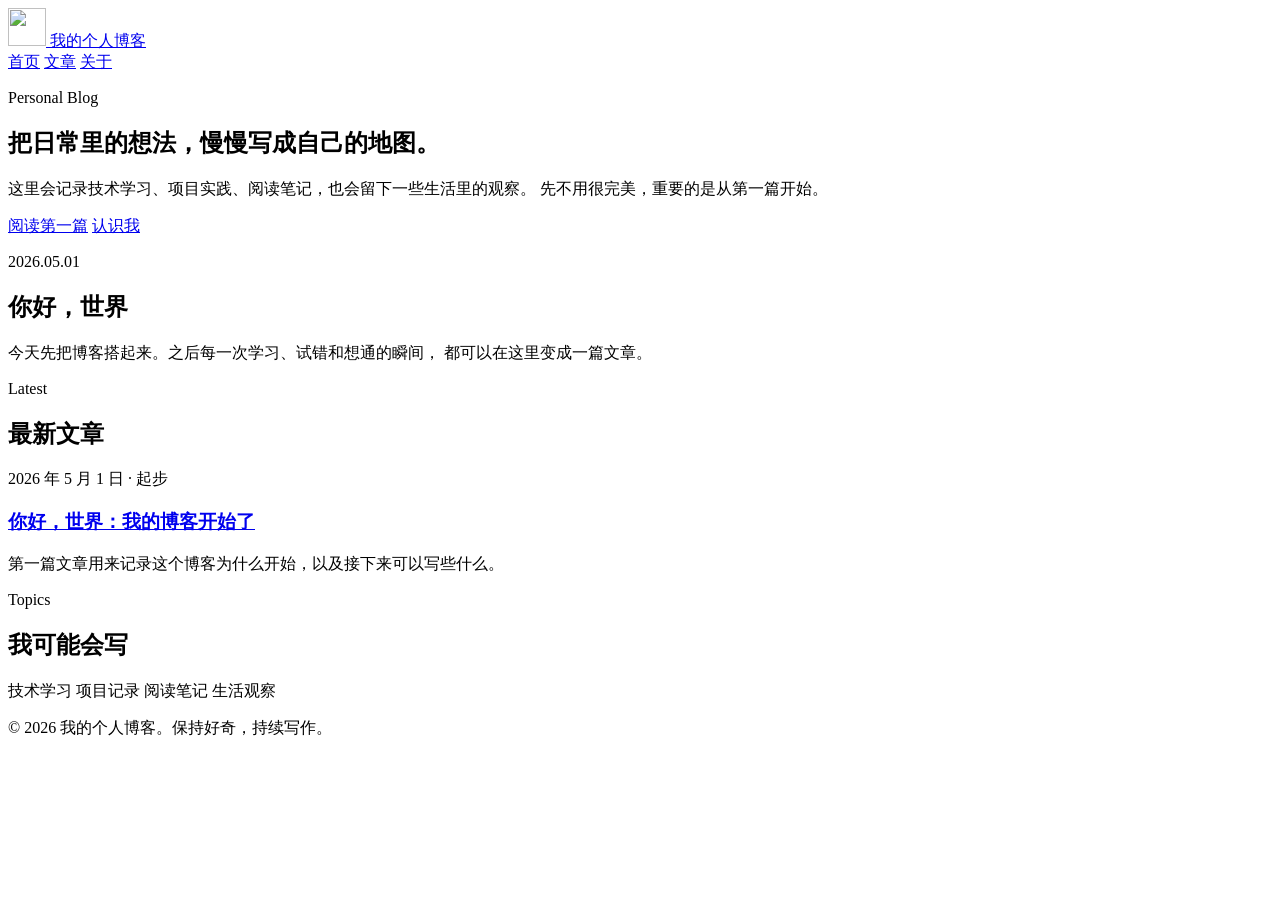
==== index.html @ b26f2bf4 "Add index.html" ====
<!doctype html>
<html lang="zh-CN">
  <head>
    <meta charset="utf-8" />
    <meta name="viewport" content="width=device-width, initial-scale=1" />
    <meta
      name="description"
      content="一个刚刚开始的个人博客，记录技术、生活和正在形成的想法。"
    />
    <title>我的个人博客</title>
    <link rel="stylesheet" href="styles.css" />
  </head>
  <body>
    <header class="site-header">
      <a class="brand" href="index.html" aria-label="回到首页">
        <img src="assets/blog-mark.svg" alt="" width="38" height="38" />
        <span>我的个人博客</span>
      </a>
      <nav class="site-nav" aria-label="主导航">
        <a aria-current="page" href="index.html">首页</a>
        <a href="posts/index.html">文章</a>
        <a href="about.html">关于</a>
      </nav>
    </header>

    <main>
      <section class="hero">
        <div class="hero-copy">
          <p class="eyebrow">Personal Blog</p>
          <h1>把日常里的想法，慢慢写成自己的地图。</h1>
          <p>
            这里会记录技术学习、项目实践、阅读笔记，也会留下一些生活里的观察。
            先不用很完美，重要的是从第一篇开始。
          </p>
          <div class="hero-actions" aria-label="快捷入口">
            <a class="button primary" href="posts/hello-world.html">阅读第一篇</a>
            <a class="button secondary" href="about.html">认识我</a>
          </div>
        </div>
        <div class="hero-panel" aria-label="博客主题预览">
          <div class="panel-window">
            <span></span>
            <span></span>
            <span></span>
          </div>
          <p class="panel-date">2026.05.01</p>
          <h2>你好，世界</h2>
          <p>
            今天先把博客搭起来。之后每一次学习、试错和想通的瞬间，
            都可以在这里变成一篇文章。
          </p>
        </div>
      </section>

      <section class="section">
        <div class="section-heading">
          <p class="eyebrow">Latest</p>
          <h2>最新文章</h2>
        </div>
        <article class="post-card">
          <p class="post-meta">2026 年 5 月 1 日 · 起步</p>
          <h3><a href="posts/hello-world.html">你好，世界：我的博客开始了</a></h3>
          <p>
            第一篇文章用来记录这个博客为什么开始，以及接下来可以写些什么。
          </p>
        </article>
      </section>

      <section class="section two-column">
        <div>
          <p class="eyebrow">Topics</p>
          <h2>我可能会写</h2>
        </div>
        <div class="topic-list" aria-label="博客主题">
          <span>技术学习</span>
          <span>项目记录</span>
          <span>阅读笔记</span>
          <span>生活观察</span>
        </div>
      </section>
    </main>

    <footer class="site-footer">
      <p>© 2026 我的个人博客。保持好奇，持续写作。</p>
    </footer>
  </body>
</html>
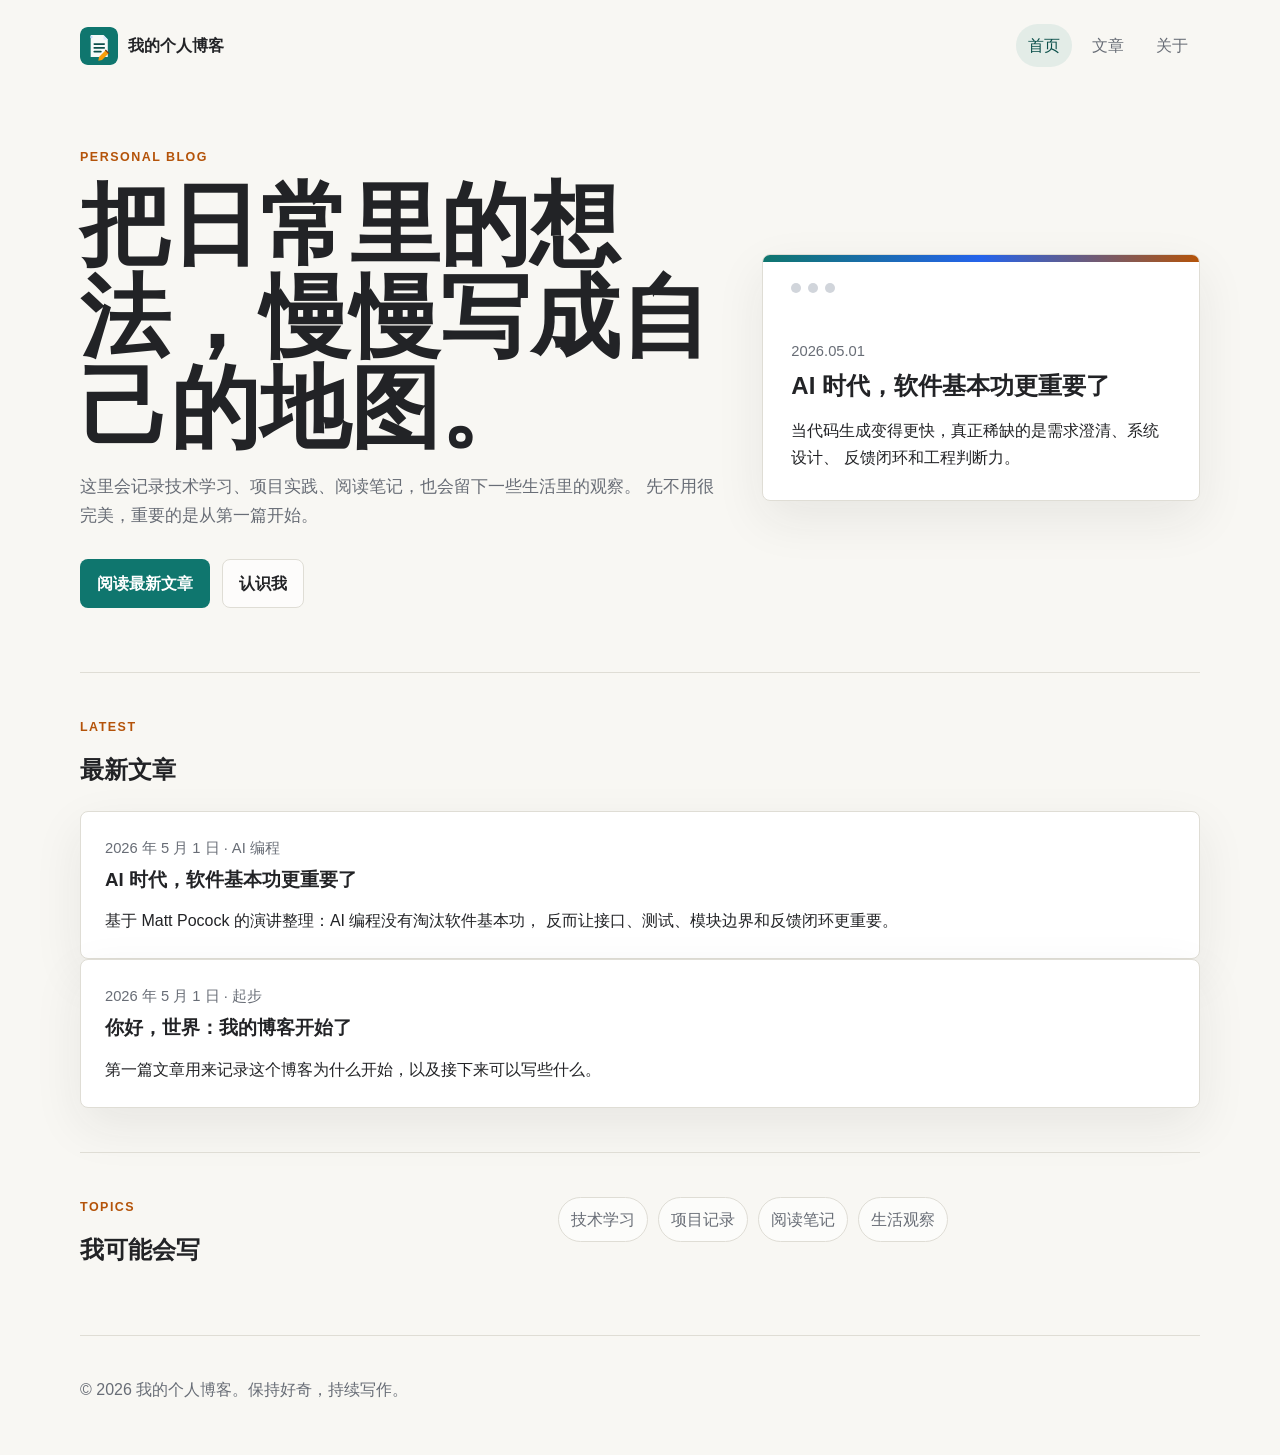
==== commit ab9b82fd: "Update index.html" ====
--- a/index.html
+++ b/index.html
@@ -33,7 +33,9 @@
             先不用很完美，重要的是从第一篇开始。
           </p>
           <div class="hero-actions" aria-label="快捷入口">
-            <a class="button primary" href="posts/hello-world.html">阅读第一篇</a>
+            <a class="button primary" href="posts/software-fundamentals-ai-era.html"
+              >阅读最新文章</a
+            >
             <a class="button secondary" href="about.html">认识我</a>
           </div>
         </div>
@@ -44,10 +46,10 @@
             <span></span>
           </div>
           <p class="panel-date">2026.05.01</p>
-          <h2>你好，世界</h2>
+          <h2>AI 时代，软件基本功更重要了</h2>
           <p>
-            今天先把博客搭起来。之后每一次学习、试错和想通的瞬间，
-            都可以在这里变成一篇文章。
+            当代码生成变得更快，真正稀缺的是需求澄清、系统设计、
+            反馈闭环和工程判断力。
           </p>
         </div>
       </section>
@@ -57,6 +59,18 @@
           <p class="eyebrow">Latest</p>
           <h2>最新文章</h2>
         </div>
+        <article class="post-card">
+          <p class="post-meta">2026 年 5 月 1 日 · AI 编程</p>
+          <h3>
+            <a href="posts/software-fundamentals-ai-era.html"
+              >AI 时代，软件基本功更重要了</a
+            >
+          </h3>
+          <p>
+            基于 Matt Pocock 的演讲整理：AI 编程没有淘汰软件基本功，
+            反而让接口、测试、模块边界和反馈闭环更重要。
+          </p>
+        </article>
         <article class="post-card">
           <p class="post-meta">2026 年 5 月 1 日 · 起步</p>
           <h3><a href="posts/hello-world.html">你好，世界：我的博客开始了</a></h3>
--- a/styles.css
+++ b/styles.css
@@ -0,0 +1,349 @@
+:root {
+  color-scheme: light;
+  --bg: #f8f7f3;
+  --surface: #ffffff;
+  --text: #222326;
+  --muted: #686d76;
+  --line: #dfddd5;
+  --accent: #0f766e;
+  --accent-dark: #0b4f4a;
+  --warm: #b45309;
+  --shadow: 0 18px 50px rgba(35, 36, 42, 0.08);
+  --radius: 8px;
+}
+
+* {
+  box-sizing: border-box;
+}
+
+body {
+  margin: 0;
+  background: var(--bg);
+  color: var(--text);
+  font-family:
+    -apple-system, BlinkMacSystemFont, "Segoe UI", "PingFang SC",
+    "Hiragino Sans GB", "Microsoft YaHei", sans-serif;
+  line-height: 1.7;
+}
+
+a {
+  color: inherit;
+  text-decoration-color: rgba(15, 118, 110, 0.35);
+  text-underline-offset: 0.18em;
+}
+
+a:hover {
+  color: var(--accent-dark);
+  text-decoration-color: currentColor;
+}
+
+.site-header {
+  display: flex;
+  align-items: center;
+  justify-content: space-between;
+  gap: 24px;
+  width: min(1120px, calc(100% - 40px));
+  margin: 0 auto;
+  padding: 24px 0;
+}
+
+.brand {
+  display: inline-flex;
+  align-items: center;
+  gap: 10px;
+  font-weight: 750;
+  text-decoration: none;
+}
+
+.brand img {
+  flex: 0 0 auto;
+  border-radius: 8px;
+}
+
+.site-nav {
+  display: flex;
+  align-items: center;
+  gap: 8px;
+}
+
+.site-nav a {
+  border-radius: 999px;
+  color: var(--muted);
+  padding: 8px 12px;
+  text-decoration: none;
+}
+
+.site-nav a:hover,
+.site-nav a[aria-current="page"] {
+  background: rgba(15, 118, 110, 0.09);
+  color: var(--accent-dark);
+}
+
+main {
+  width: min(1120px, calc(100% - 40px));
+  margin: 0 auto;
+}
+
+.hero {
+  display: grid;
+  grid-template-columns: minmax(0, 1.05fr) minmax(300px, 0.72fr);
+  gap: 44px;
+  align-items: center;
+  min-height: 62vh;
+  padding: 56px 0 64px;
+}
+
+.hero h1,
+.page-header h1,
+.article-header h1 {
+  margin: 0;
+  max-width: 860px;
+  font-size: clamp(2.35rem, 7vw, 5.8rem);
+  line-height: 1.02;
+  letter-spacing: 0;
+}
+
+.hero-copy > p:not(.eyebrow),
+.page-header p,
+.article-header p {
+  max-width: 680px;
+  color: var(--muted);
+  font-size: 1.08rem;
+}
+
+.eyebrow {
+  margin: 0 0 12px;
+  color: var(--warm);
+  font-size: 0.78rem;
+  font-weight: 800;
+  letter-spacing: 0.12em;
+  text-transform: uppercase;
+}
+
+.hero-actions {
+  display: flex;
+  flex-wrap: wrap;
+  gap: 12px;
+  margin-top: 28px;
+}
+
+.button {
+  display: inline-flex;
+  align-items: center;
+  justify-content: center;
+  min-height: 44px;
+  border: 1px solid transparent;
+  border-radius: 8px;
+  padding: 10px 16px;
+  font-weight: 720;
+  text-decoration: none;
+}
+
+.button.primary {
+  background: var(--accent);
+  color: #ffffff;
+}
+
+.button.primary:hover {
+  background: var(--accent-dark);
+  color: #ffffff;
+}
+
+.button.secondary {
+  border-color: var(--line);
+  background: rgba(255, 255, 255, 0.7);
+  color: var(--text);
+}
+
+.hero-panel,
+.post-card {
+  border: 1px solid var(--line);
+  border-radius: var(--radius);
+  background: var(--surface);
+  box-shadow: var(--shadow);
+}
+
+.hero-panel {
+  position: relative;
+  overflow: hidden;
+  padding: 28px;
+}
+
+.hero-panel::before {
+  content: "";
+  position: absolute;
+  inset: 0 0 auto;
+  height: 7px;
+  background: linear-gradient(90deg, var(--accent), #2563eb, var(--warm));
+}
+
+.panel-window {
+  display: flex;
+  gap: 7px;
+  margin-bottom: 46px;
+}
+
+.panel-window span {
+  width: 10px;
+  height: 10px;
+  border-radius: 50%;
+  background: #d1d5db;
+}
+
+.panel-date,
+.post-meta {
+  color: var(--muted);
+  font-size: 0.92rem;
+  margin: 0 0 8px;
+}
+
+.hero-panel h2,
+.post-card h2,
+.post-card h3 {
+  margin: 0 0 10px;
+  line-height: 1.2;
+}
+
+.hero-panel p:last-child,
+.post-card p:last-child {
+  margin-bottom: 0;
+}
+
+.section {
+  border-top: 1px solid var(--line);
+  padding: 44px 0;
+}
+
+.section-heading {
+  margin-bottom: 20px;
+}
+
+.section h2,
+.page-header h1,
+.content h2,
+.article h2 {
+  margin-top: 0;
+}
+
+.post-card {
+  padding: 24px;
+}
+
+.post-card h2 a,
+.post-card h3 a {
+  text-decoration: none;
+}
+
+.two-column {
+  display: grid;
+  grid-template-columns: 0.7fr 1fr;
+  gap: 28px;
+  align-items: start;
+}
+
+.topic-list {
+  display: flex;
+  flex-wrap: wrap;
+  gap: 10px;
+}
+
+.topic-list span {
+  border: 1px solid var(--line);
+  border-radius: 999px;
+  background: rgba(255, 255, 255, 0.62);
+  padding: 8px 12px;
+  color: var(--muted);
+}
+
+.page,
+.article-layout {
+  padding: 48px 0 72px;
+}
+
+.page-header {
+  border-bottom: 1px solid var(--line);
+  margin-bottom: 36px;
+  padding-bottom: 34px;
+}
+
+.content,
+.article {
+  max-width: 760px;
+}
+
+.content p,
+.article p,
+.article li {
+  color: #3f434a;
+}
+
+.article-header {
+  border-bottom: 1px solid var(--line);
+  margin-bottom: 30px;
+  padding-bottom: 30px;
+}
+
+.article ul {
+  padding-left: 1.35rem;
+}
+
+.post-list {
+  display: grid;
+  gap: 16px;
+}
+
+.site-footer {
+  width: min(1120px, calc(100% - 40px));
+  border-top: 1px solid var(--line);
+  margin: 0 auto;
+  padding: 24px 0 36px;
+  color: var(--muted);
+}
+
+@media (max-width: 820px) {
+  .site-header {
+    align-items: flex-start;
+    flex-direction: column;
+  }
+
+  .site-nav {
+    width: 100%;
+    overflow-x: auto;
+  }
+
+  .hero,
+  .two-column {
+    grid-template-columns: 1fr;
+  }
+
+  .hero {
+    min-height: auto;
+    padding-top: 32px;
+  }
+
+  .hero-panel {
+    padding: 22px;
+  }
+}
+
+@media (max-width: 520px) {
+  .site-header,
+  main,
+  .site-footer {
+    width: min(100% - 28px, 1120px);
+  }
+
+  .brand span {
+    overflow-wrap: anywhere;
+  }
+
+  .hero h1,
+  .page-header h1,
+  .article-header h1 {
+    font-size: 2.35rem;
+  }
+
+  .button {
+    width: 100%;
+  }
+}
